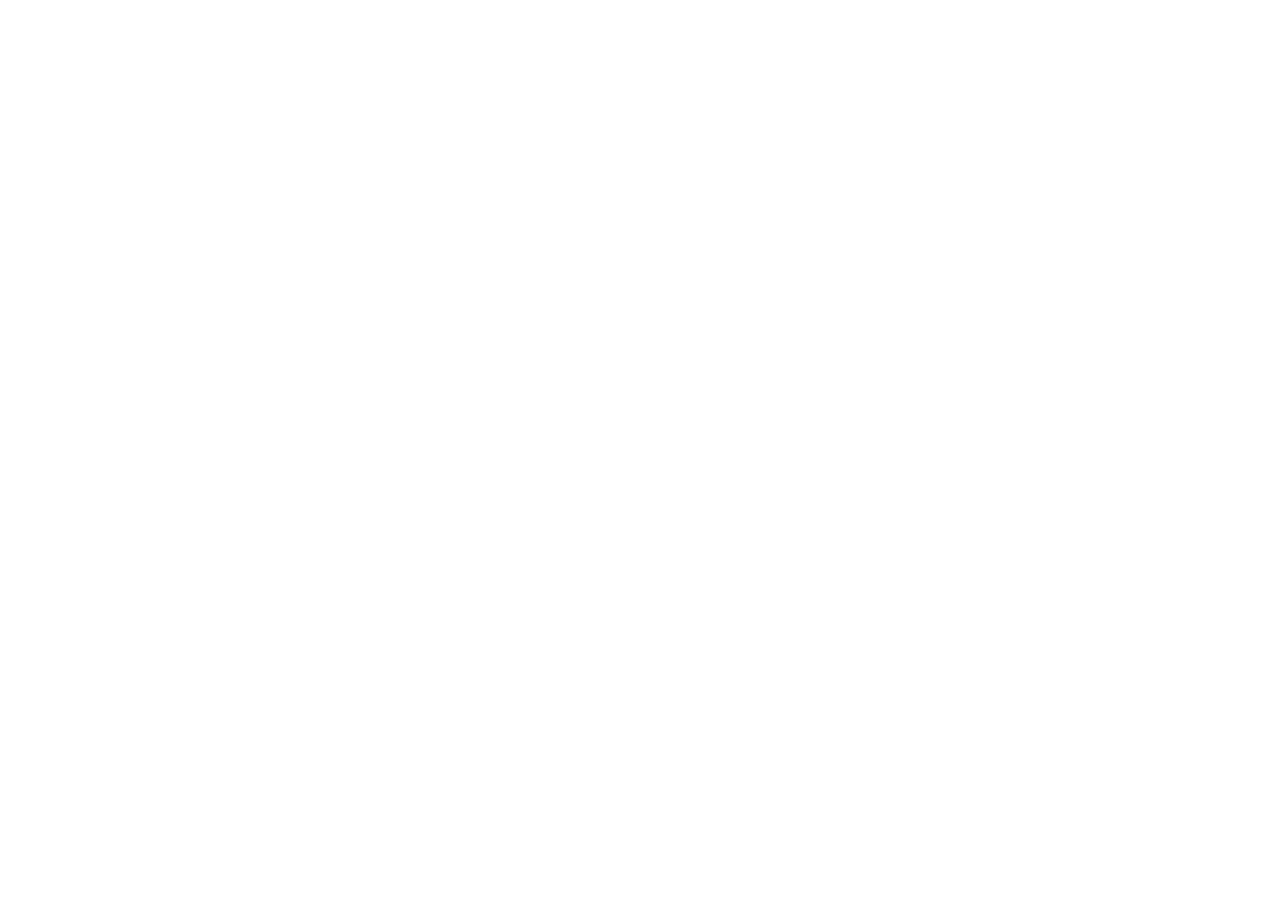
==== docs/index.html @ 5623c8ed "Turn on Syntra Cloud (Supabase) and publish the web control site Co-Authored-By: Claude Opus 5.5 <no" ====
<!doctype html>
<html lang="en">
<head>
<meta charset="utf-8">
<meta name="viewport" content="width=device-width,initial-scale=1,maximum-scale=1,viewport-fit=cover">
<meta name="theme-color" content="#ffffff">
<title>Syntra · Pixy Studios</title>
<link rel="icon" href="logo.png">
<link rel="stylesheet" href="style.css">
<script src="https://cdn.jsdelivr.net/npm/@supabase/supabase-js@2"></script>
</head>
<body>

<!-- 1. Sign in (white) -->
<section id="login" class="screen">
  <div class="box">
    <div class="logo">S</div>
    <h1 id="ltitle">Sign in to Syntra</h1>
    <p id="lsub">Use the same username and password as the Syntra app.</p>
    <form id="lf" autocomplete="on">
      <input id="name" placeholder="Name" autocomplete="name" class="hide">
      <input id="u" placeholder="Username" autocomplete="username" autocapitalize="none" spellcheck="false" required>
      <input id="p" placeholder="Password" type="password" autocomplete="current-password" required>
      <button type="submit" id="lb">Sign in</button>
    </form>
    <div class="err" id="le"></div>
    <button class="link" id="swap">New here? Create an account</button>
    <div class="foot">Pixy Studios</div>
  </div>
</section>

<!-- 2. Logo zoom -->
<div id="intro"><div class="logo">S</div></div>

<!-- 3. Home -->
<main id="home">
  <header class="top">
    <div class="logo sm">S</div>
    <div class="who"><h2 id="hi">Syntra</h2><small id="sub">…</small></div>
    <div class="sp"></div>
    <div class="live" id="live">● Offline</div>
  </header>

  <nav class="tabs">
    <button class="tab on" data-tab="control">Control</button>
    <button class="tab" data-tab="pcs">My PCs</button>
    <button class="tab hide" data-tab="admin" id="admintab">Admin</button>
  </nav>

  <section id="t_control">
    <div class="empty hide" id="nopc">
      <h3>No PC linked yet</h3>
      <p>Open Syntra on your PC and sign in with this account. It will appear here.</p>
    </div>
    <div id="controls">
      <div class="card hero">
        <div class="row"><span class="name">Saturation</span><span class="val" id="v_saturation">100%</span></div>
        <input type="range" id="saturation" min="0" max="300" step="1">
        <div class="chips">
          <button class="chip" data-sat="100">100%</button><button class="chip" data-sat="150">150%</button>
          <button class="chip" data-sat="200">200%</button><button class="chip" data-sat="250">250%</button>
          <button class="chip" data-sat="300">300%</button>
        </div>
      </div>
      <div class="card"><div class="switch"><h3>Colours on</h3><div class="tg" id="enabled"></div></div></div>
      <div class="card" id="fine"><h3>Fine tune</h3></div>
      <div class="card">
        <div class="switch"><h3>Hue changer</h3><div class="tg" id="hueOn"></div></div>
        <div class="slider"><div class="row"><span class="name">Hue shift</span><span class="val" id="v_hueDegrees">0°</span></div>
        <input type="range" id="hueDegrees" min="-180" max="180" step="1"></div>
      </div>
      <div class="card"><h3>Presets</h3><div class="chips" id="presets"></div></div>
      <button class="btn" id="reset">Reset to normal</button>
    </div>
  </section>

  <section id="t_pcs" class="hide"><div id="pclist"></div></section>

  <section id="t_admin" class="hide">
    <div class="stats">
      <div class="stat"><b id="s_users">0</b><span>Users</span></div>
      <div class="stat"><b id="s_online">0</b><span>Online now</span></div>
      <div class="stat"><b id="s_pcs">0</b><span>PCs</span></div>
    </div>
    <input id="search" class="search" placeholder="Search users…">
    <div id="userlist"></div>
  </section>

  <button class="btn ghost" id="out">Sign out</button>
  <div class="note">Pixy Studios · Syntra</div>
</main>

<script src="app.js"></script>
</body>
</html>
---- docs/style.css ----
*{box-sizing:border-box;margin:0;padding:0;-webkit-tap-highlight-color:transparent}
html,body{font-family:"Segoe UI",system-ui,-apple-system,Roboto,sans-serif}
body{background:#fff;color:#111;min-height:100vh;transition:background .5s,color .5s}
body.dark{background:#000;color:#f0f0f2}
button{font-family:inherit;cursor:pointer}
.hide{display:none!important}
.logo{width:76px;height:76px;border-radius:22px;background:#000;color:#fff;display:flex;align-items:center;justify-content:center;font-weight:900;font-size:42px;letter-spacing:-1px;flex:none}
.logo.sm{width:42px;height:42px;border-radius:12px;background:#fff;color:#000;font-size:23px}

/* sign in */
#login{min-height:100vh;display:none;align-items:center;justify-content:center;padding:24px}
#login .box{width:100%;max-width:360px;text-align:center}
#login .logo{margin:0 auto 22px}
#login h1{font-size:26px;font-weight:700}
#login p{color:#777;margin:6px 0 18px;font-size:15px}
#login input{width:100%;padding:15px 16px;border-radius:14px;border:1px solid #e2e2e2;background:#fafafa;font-size:16px;margin-top:10px;outline:none;transition:border .2s,background .2s}
#login input:focus{border-color:#111;background:#fff}
#lb{width:100%;padding:15px;border-radius:14px;border:0;background:#111;color:#fff;font-size:16px;font-weight:600;margin-top:16px}
#lb:active{transform:scale(.99)}
.link{background:none;border:0;color:#555;font-size:14px;margin-top:6px;text-decoration:underline}
.err{color:#e5484d;min-height:20px;margin-top:12px;font-size:14px}
.foot{color:#aaa;font-size:12px;margin-top:26px;letter-spacing:.5px}

/* logo zoom */
#intro{position:fixed;inset:0;background:#fff;display:none;align-items:center;justify-content:center;z-index:9;overflow:hidden}
#intro .logo{animation:zoom 1.6s cubic-bezier(.65,0,.25,1) forwards}
@keyframes zoom{0%{transform:scale(.4);opacity:0}30%{transform:scale(1);opacity:1}55%{transform:scale(1)}100%{transform:scale(45)}}
#intro.out{animation:fade .45s forwards}
@keyframes fade{to{opacity:0;visibility:hidden}}

/* home */
#home{display:none;max-width:600px;margin:0 auto;padding:22px 16px 48px;opacity:0;transition:opacity .5s}
#home.show{opacity:1}
.top{display:flex;align-items:center;gap:12px;margin-bottom:16px}
.top h2{font-size:20px;font-weight:600}
.top small{display:block;color:#8e8e93;font-size:13px}
.sp{flex:1}
.live{font-size:13px;font-weight:600;color:#8e8e93}
.live.on{color:#5ad27f}
.tabs{display:flex;gap:6px;background:#0d0d0e;border:1px solid #242426;border-radius:14px;padding:5px;margin-bottom:14px}
.tab{flex:1;padding:10px;border-radius:10px;border:0;background:none;color:#a0a0a6;font-size:14px;font-weight:600}
.tab.on{background:#fff;color:#000}
.card{background:#0d0d0e;border:1px solid #242426;border-radius:20px;padding:18px 18px 14px;margin-bottom:14px}
.card h3{font-size:15px;font-weight:600;margin-bottom:4px}
.row{display:flex;justify-content:space-between;align-items:baseline}
.name{color:#d0d0d5;font-size:15px}
.val{font-weight:600;font-size:16px}
.hero .val{font-size:48px;font-weight:700;letter-spacing:-1px}
.hero .name{color:#8e8e93}
.slider{margin:4px 0 14px}
input[type=range]{-webkit-appearance:none;appearance:none;width:100%;height:30px;background:transparent;margin-top:6px;touch-action:pan-y}
input[type=range]::-webkit-slider-runnable-track{height:6px;border-radius:3px;background:var(--fill,#2a2a2e)}
input[type=range]::-moz-range-track{height:6px;border-radius:3px;background:var(--fill,#2a2a2e)}
input[type=range]::-webkit-slider-thumb{-webkit-appearance:none;width:26px;height:26px;border-radius:50%;background:#fff;margin-top:-10px;box-shadow:0 2px 8px rgba(0,0,0,.5)}
input[type=range]::-moz-range-thumb{width:26px;height:26px;border:0;border-radius:50%;background:#fff}
.chips{display:flex;flex-wrap:wrap;gap:8px;margin-top:8px}
.chip{padding:10px 14px;border-radius:12px;background:#17171a;border:1px solid #2a2a2e;color:#e8e8ec;font-size:14px}
.chip:active{background:#fff;color:#000;border-color:#fff}
.switch{display:flex;align-items:center;justify-content:space-between;padding:6px 0}
.tg{width:52px;height:30px;border-radius:15px;background:#2a2a2e;position:relative;cursor:pointer;transition:background .2s;flex:none}
.tg::after{content:"";position:absolute;top:4px;left:4px;width:22px;height:22px;border-radius:50%;background:#ccc;transition:all .2s}
.tg.on{background:#fff}.tg.on::after{left:26px;background:#000}
.btn{width:100%;padding:14px;border-radius:14px;border:1px solid #2a2a2e;background:#17171a;color:#eee;font-size:15px;margin-top:4px}
.btn.ghost{background:none;margin-top:18px}
.note{color:#6e6e73;font-size:12px;text-align:center;margin-top:18px}
.empty{text-align:center;padding:40px 20px;border:1px dashed #2a2a2e;border-radius:20px;margin-bottom:14px}
.empty p{color:#8e8e93;margin-top:6px;font-size:14px}

/* lists */
.item{display:flex;align-items:center;gap:12px;background:#0d0d0e;border:1px solid #242426;border-radius:16px;padding:14px;margin-bottom:10px}
.item .av{width:40px;height:40px;border-radius:12px;background:#1d1d21;display:flex;align-items:center;justify-content:center;font-weight:700;flex:none}
.item .t{flex:1;min-width:0}
.item b{display:block;font-size:15px;white-space:nowrap;overflow:hidden;text-overflow:ellipsis}
.item small{color:#8e8e93;font-size:12.5px}
.dot{width:9px;height:9px;border-radius:50%;background:#3a3a3e;flex:none}
.dot.on{background:#5ad27f;box-shadow:0 0 8px #5ad27f}
.badge{font-size:11px;font-weight:700;background:#fff;color:#000;border-radius:6px;padding:2px 6px;margin-left:6px}
.item.sel{border-color:#fff}
.stats{display:grid;grid-template-columns:repeat(3,1fr);gap:10px;margin-bottom:12px}
.stat{background:#0d0d0e;border:1px solid #242426;border-radius:16px;padding:14px;text-align:center}
.stat b{display:block;font-size:28px}
.stat span{color:#8e8e93;font-size:12px}
.search{width:100%;padding:13px 15px;border-radius:14px;border:1px solid #242426;background:#0d0d0e;color:#eee;font-size:15px;margin-bottom:12px;outline:none}
.search:focus{border-color:#555}
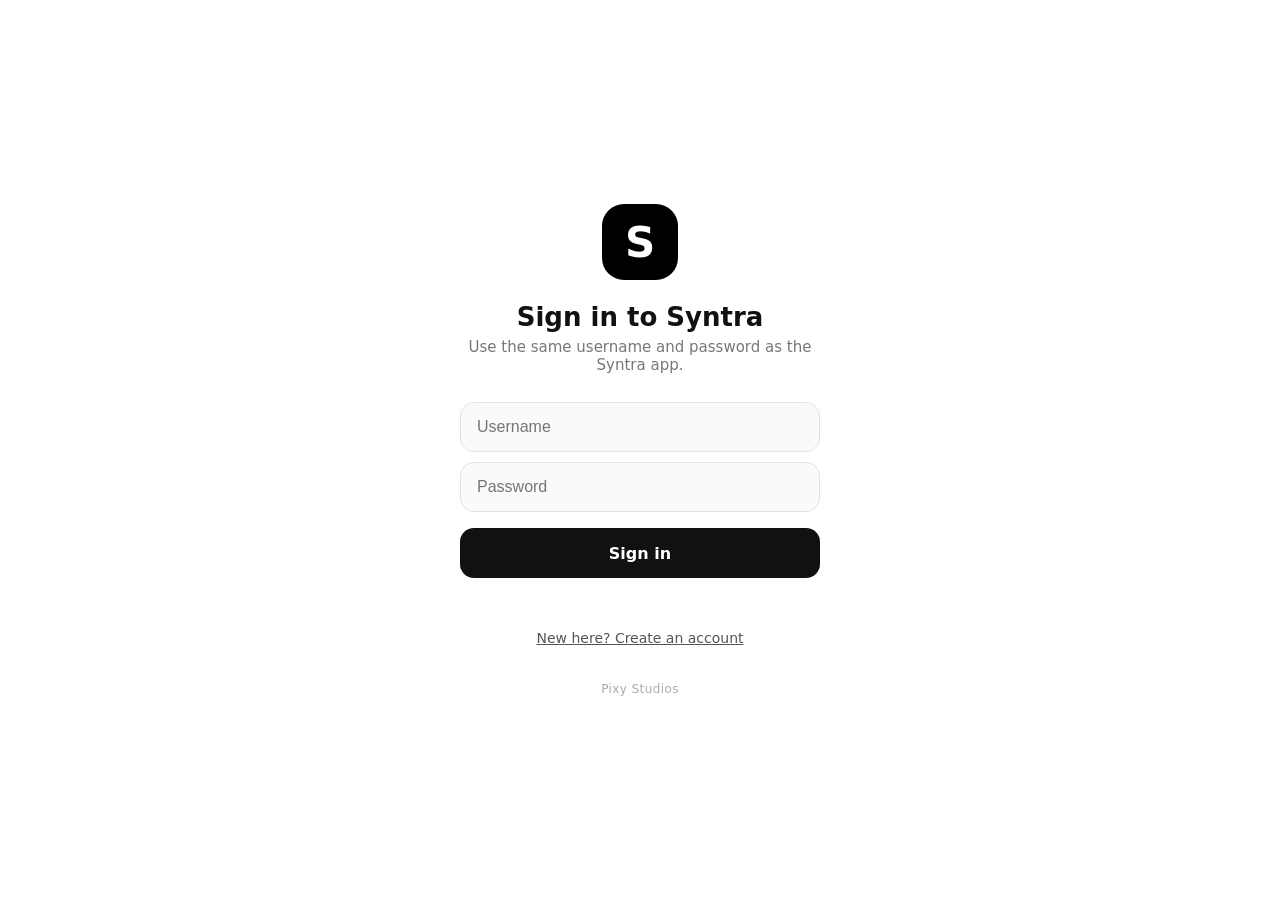
==== commit dbce7615: "Public Syntra Control website (direct to database): swipe cards, full logo zoom Co-Authored-By: Clau" ====
--- a/docs/index.html
+++ b/docs/index.html
@@ -1,46 +1,173 @@
-<!doctype html>
+<!DOCTYPE html>
 <html lang="en">
 <head>
 <meta charset="utf-8">
-<meta name="viewport" content="width=device-width,initial-scale=1,maximum-scale=1,viewport-fit=cover">
-<meta name="theme-color" content="#ffffff">
-<title>Syntra · Pixy Studios</title>
-<link rel="icon" href="logo.png">
-<link rel="stylesheet" href="style.css">
-<script src="https://cdn.jsdelivr.net/npm/@supabase/supabase-js@2"></script>
+<meta name="viewport" content="width=device-width,initial-scale=1,maximum-scale=1">
+<title>Syntra Control</title>
+<meta name="theme-color" content="#000000">
+<style>
+/* VOICE: a remote for your screen — calm, black, confident
+   IDEA: a white sign-in card that the Syntra "S" bursts out of into a dark control deck
+   PICTURE: the giant saturation number + slider is the hero
+   COLOUR and TYPE: white → pure black, one white accent, live green; Segoe/system sans
+   LAYOUT: single 560px column, stacked cards, tabs on top */
+:root{color-scheme:light dark}
+*{box-sizing:border-box;margin:0;padding:0;min-width:0;-webkit-tap-highlight-color:transparent}
+html,body{font-family:"Segoe UI",system-ui,-apple-system,Roboto,sans-serif}
+body{background:#fff;color:#111;min-height:100vh;transition:background .5s,color .5s;overflow-x:clip}
+body.dark{background:#000;color:#f0f0f2}
+button{font:inherit;cursor:pointer}
+.hide{display:none!important}
+.logo{width:76px;height:76px;border-radius:22px;background:#000;color:#fff;display:flex;align-items:center;justify-content:center;font-weight:900;font-size:42px;flex:none}
+.logo.sm{width:42px;height:42px;border-radius:12px;background:#fff;color:#000;font-size:23px}
+#login{min-height:100vh;display:flex;align-items:center;justify-content:center;padding:24px}
+#login .box{width:100%;max-width:360px;text-align:center}
+#login .logo{margin:0 auto 22px}
+#login h1{font-size:26px;font-weight:700}
+#login p{color:#777;margin:6px 0 18px;font-size:15px}
+#login input{width:100%;padding:15px 16px;border-radius:14px;border:1px solid #e2e2e2;background:#fafafa;color:#111;font-size:16px;margin-top:10px;outline:none}
+#login input:focus{border-color:#111;background:#fff}
+#lb{width:100%;padding:15px;border-radius:14px;border:0;background:#111;color:#fff;font-size:16px;font-weight:600;margin-top:16px;min-height:50px}
+#lb:disabled{opacity:.6}
+.link{background:none;border:0;color:#555;font-size:14px;margin-top:8px;text-decoration:underline;min-height:44px}
+.err{color:#e5484d;min-height:20px;margin-top:10px;font-size:14px}
+.foot{color:#aaa;font-size:12px;margin-top:22px;letter-spacing:.4px}
+#intro{position:fixed;inset:0;background:#fff;display:none;align-items:center;justify-content:center;z-index:9;overflow:hidden}
+#intro .logo{animation:zoom 1.8s cubic-bezier(.7,0,.2,1) forwards}
+#intro.black{background:#000}
+@keyframes zoom{0%{transform:scale(.4);opacity:0}25%{transform:scale(1);opacity:1}45%{transform:scale(1) rotate(0)}100%{transform:scale(90) rotate(-8deg)}}
+#intro.out{animation:fade .45s forwards}
+@keyframes fade{to{opacity:0;visibility:hidden}}
+@media (prefers-reduced-motion:reduce){#intro .logo{animation:none}}
+#home{display:none;max-width:1100px;margin:0 auto;padding:20px 16px 40px;opacity:0;transform:scale(1.08);transition:opacity .6s,transform .8s cubic-bezier(.2,.8,.2,1)}
+#home.show{opacity:1;transform:none}
+.top{display:flex;align-items:center;gap:12px;margin-bottom:14px}
+.top h2{font-size:19px;font-weight:600}
+.top small{display:block;color:#8e8e93;font-size:13px}
+.sp{flex:1}
+.live{font-size:13px;font-weight:600;color:#8e8e93;white-space:nowrap}
+.live.on{color:#5ad27f}
+.tabs{display:flex;gap:6px;background:#0d0d0e;border:1px solid #242426;border-radius:14px;padding:5px;margin-bottom:14px}
+.tab{flex:1;padding:10px;border-radius:10px;border:0;background:none;color:#a0a0a6;font-size:14px;font-weight:600;min-height:42px}
+.tab.on{background:#fff;color:#000}
+.card{background:#0d0d0e;border:1px solid #242426;border-radius:20px;padding:18px 18px 14px;margin-bottom:14px}
+.card h3{font-size:15px;font-weight:600;margin-bottom:4px}
+.row{display:flex;justify-content:space-between;align-items:baseline;gap:8px}
+.name{color:#d0d0d5;font-size:15px}
+.val{font-weight:600;font-size:16px;white-space:nowrap}
+.hero .val{font-size:clamp(40px,12vw,56px);font-weight:700;letter-spacing:-1px}
+.hero .name{color:#8e8e93}
+.slider{margin:4px 0 12px}
+input[type=range]{-webkit-appearance:none;appearance:none;width:100%;height:34px;background:transparent;margin-top:6px;touch-action:pan-y}
+input[type=range]::-webkit-slider-runnable-track{height:6px;border-radius:3px;background:var(--fill,#2a2a2e)}
+input[type=range]::-moz-range-track{height:6px;border-radius:3px;background:var(--fill,#2a2a2e)}
+input[type=range]::-webkit-slider-thumb{-webkit-appearance:none;width:28px;height:28px;border-radius:50%;background:#fff;margin-top:-11px;box-shadow:0 2px 8px rgba(0,0,0,.5)}
+input[type=range]::-moz-range-thumb{width:28px;height:28px;border:0;border-radius:50%;background:#fff}
+.chips{display:flex;flex-wrap:wrap;gap:8px;margin-top:8px}
+.chip{padding:10px 14px;border-radius:12px;background:#17171a;border:1px solid #2a2a2e;color:#e8e8ec;font-size:14px;min-height:42px}
+.chip:active{background:#fff;color:#000;border-color:#fff}
+.switch{display:flex;align-items:center;justify-content:space-between;padding:6px 0;min-height:44px}
+.tg{width:52px;height:30px;border-radius:15px;background:#2a2a2e;position:relative;border:0;transition:background .2s;flex:none}
+.tg::after{content:"";position:absolute;top:4px;left:4px;width:22px;height:22px;border-radius:50%;background:#ccc;transition:all .2s}
+.tg.on{background:#fff}.tg.on::after{left:26px;background:#000}
+.btn{width:100%;padding:14px;border-radius:14px;border:1px solid #2a2a2e;background:#17171a;color:#eee;font-size:15px;margin-top:4px;min-height:48px}
+.btn.ghost{background:none;margin-top:18px}
+.note{color:#6e6e73;font-size:12px;text-align:center;margin-top:16px}
+.empty{text-align:center;padding:36px 20px;border:1px dashed #2a2a2e;border-radius:20px;margin-bottom:14px}
+.empty p{color:#8e8e93;margin-top:6px;font-size:14px}
+.item{display:flex;align-items:center;gap:12px;background:#0d0d0e;border:1px solid #242426;border-radius:16px;padding:14px;margin-bottom:10px;width:100%;text-align:left;color:inherit}
+.item .av{width:40px;height:40px;border-radius:12px;background:#1d1d21;display:flex;align-items:center;justify-content:center;font-weight:700;flex:none}
+.item .t{flex:1}
+.item b{display:block;font-size:15px;white-space:nowrap;overflow:hidden;text-overflow:ellipsis}
+.item small{color:#8e8e93;font-size:13px}
+.item.sel{border-color:#fff}
+.dot{width:9px;height:9px;border-radius:50%;background:#3a3a3e;flex:none}
+.dot.on{background:#5ad27f;box-shadow:0 0 8px #5ad27f}
+.badge{font-size:11px;font-weight:700;background:#fff;color:#000;border-radius:6px;padding:2px 6px;margin-left:6px;vertical-align:2px}
+.stats{display:grid;grid-template-columns:repeat(3,minmax(0,1fr));gap:10px;margin-bottom:12px}
+.stat{background:#0d0d0e;border:1px solid #242426;border-radius:16px;padding:14px;text-align:center}
+.stat b{display:block;font-size:28px}
+.stat span{color:#8e8e93;font-size:13px}
+.search{width:100%;padding:13px 15px;border-radius:14px;border:1px solid #242426;background:#0d0d0e;color:#eee;font-size:16px;margin-bottom:12px;outline:none}
+.toast{position:fixed;left:50%;bottom:20px;transform:translateX(-50%);background:#1d1d21;color:#eee;border:1px solid #2a2a2e;padding:10px 16px;border-radius:12px;font-size:14px;opacity:0;transition:opacity .3s;pointer-events:none;max-width:90vw}
+.toast.on{opacity:1}
+/* side-to-side deck: swipe between cards on a phone, all side by side on a wide screen */
+.deck{display:grid;grid-auto-flow:column;grid-auto-columns:minmax(0,1fr);gap:14px;overflow-x:auto;scroll-snap-type:x mandatory;scrollbar-width:none;padding-bottom:4px}
+.deck::-webkit-scrollbar{display:none}
+.deck>.card{scroll-snap-align:center;margin:0;min-height:100%}
+.deck>.hero{grid-column:span 1}
+.dots{display:flex;justify-content:center;gap:7px;margin:12px 0 4px}
+.dots button{width:8px;height:8px;border-radius:4px;border:0;background:#3a3a3e;padding:0;transition:width .3s,background .3s}
+.dots button.on{width:22px;background:#fff}
+@media (max-width:899px){.deck{grid-auto-columns:88%}}
+@media (min-width:900px){.deck{grid-auto-flow:row;grid-template-columns:repeat(3,minmax(0,1fr));overflow:visible}.deck>.hero{grid-column:span 3}.dots{display:none}#home .top,#home .tabs{max-width:none}}
+#controls{margin-bottom:6px}
+
+/* ---------- motion ---------- */
+@keyframes rise{from{opacity:0;transform:translateY(18px) scale(.98)}to{opacity:1;transform:none}}
+@keyframes pop{0%{transform:scale(1)}40%{transform:scale(1.12)}100%{transform:scale(1)}}
+@keyframes pulse{0%{box-shadow:0 0 0 0 rgba(90,210,127,.6)}70%{box-shadow:0 0 0 10px rgba(90,210,127,0)}100%{box-shadow:0 0 0 0 rgba(90,210,127,0)}}
+@keyframes shake{0%,100%{transform:none}20%,60%{transform:translateX(-7px)}40%,80%{transform:translateX(7px)}}
+@keyframes glow{0%,100%{text-shadow:0 0 0 rgba(255,255,255,0)}50%{text-shadow:0 0 24px rgba(255,255,255,.35)}}
+@keyframes spin{to{transform:rotate(360deg)}}
+@keyframes floatIn{from{opacity:0;transform:translateY(30px)}to{opacity:1;transform:none}}
+#login .box>*{animation:floatIn .7s cubic-bezier(.2,.8,.2,1) both}
+#login .box>*:nth-child(2){animation-delay:.06s}#login .box>*:nth-child(3){animation-delay:.12s}#login .box>*:nth-child(4){animation-delay:.18s}#login .box>*:nth-child(5){animation-delay:.24s}#login .box>*:nth-child(6){animation-delay:.3s}#login .box>*:nth-child(7){animation-delay:.36s}
+#login .logo{transition:transform .4s cubic-bezier(.3,1.6,.5,1)}#login .logo:hover{transform:rotate(-8deg) scale(1.06)}
+#login input{transition:border .2s,background .2s,transform .2s,box-shadow .2s}
+#login input:focus{transform:translateY(-1px);box-shadow:0 6px 18px rgba(0,0,0,.08)}
+#lb{transition:transform .15s,background .2s;position:relative}#lb:active{transform:scale(.97)}
+#lb.loading{color:transparent}#lb.loading::after{content:"";position:absolute;left:50%;top:50%;width:20px;height:20px;margin:-10px;border:2px solid rgba(255,255,255,.35);border-top-color:#fff;border-radius:50%;animation:spin .7s linear infinite}
+.box.bad{animation:shake .45s}
+#home.show .anim{animation:rise .6s cubic-bezier(.2,.8,.2,1) both}
+.card,.item,.stat{transition:transform .25s cubic-bezier(.2,.8,.2,1),border-color .25s,background .25s}
+.card:hover,.item:hover{border-color:#3a3a3e}
+.item:active,.chip:active,.btn:active,.tab:active{transform:scale(.96)}
+.chip,.btn,.tab{transition:transform .15s,background .2s,color .2s,border-color .2s}
+.tabs{position:relative}
+.tab{position:relative;z-index:1;transition:color .25s}.tab.on{background:none;color:#000}
+.tabs .ink{position:absolute;top:5px;bottom:5px;left:5px;border-radius:10px;background:#fff;transition:transform .35s cubic-bezier(.3,1.3,.5,1),width .35s;z-index:0}
+.tg::after{transition:left .3s cubic-bezier(.3,1.6,.5,1),background .25s,width .2s}
+.tg:active::after{width:28px}.tg.on:active::after{left:20px}
+.val.bump{animation:pop .3s}
+.hero .val{display:inline-block;animation:glow 3s ease-in-out infinite}
+.live.on::before{content:"";display:inline-block;width:8px;height:8px;border-radius:50%;background:#5ad27f;margin-right:6px;animation:pulse 1.8s infinite;vertical-align:1px}
+.dot.on{animation:pulse 1.8s infinite}
+section.swap{animation:rise .45s cubic-bezier(.2,.8,.2,1) both}
+input[type=range]::-webkit-slider-thumb{transition:transform .15s}
+input[type=range]:active::-webkit-slider-thumb{transform:scale(1.25)}
+.toast{transform:translate(-50%,20px);transition:opacity .3s,transform .35s cubic-bezier(.3,1.4,.5,1)}.toast.on{transform:translate(-50%,0)}
+#home.show .top .logo{animation:pop .6s .2s both}
+@media (prefers-reduced-motion:reduce){*,*::before,*::after{animation-duration:.01ms!important;animation-iteration-count:1!important;transition-duration:.01ms!important}}
+</style>
 </head>
 <body>
-
-<!-- 1. Sign in (white) -->
-<section id="login" class="screen">
+<section id="login">
   <div class="box">
     <div class="logo">S</div>
     <h1 id="ltitle">Sign in to Syntra</h1>
     <p id="lsub">Use the same username and password as the Syntra app.</p>
     <form id="lf" autocomplete="on">
-      <input id="name" placeholder="Name" autocomplete="name" class="hide">
-      <input id="u" placeholder="Username" autocomplete="username" autocapitalize="none" spellcheck="false" required>
-      <input id="p" placeholder="Password" type="password" autocomplete="current-password" required>
+      <input id="name" class="hide" placeholder="Name" autocomplete="name">
+      <input id="u" placeholder="Username" autocomplete="username" autocapitalize="none" spellcheck="false">
+      <input id="p" placeholder="Password" type="password" autocomplete="current-password">
       <button type="submit" id="lb">Sign in</button>
     </form>
     <div class="err" id="le"></div>
-    <button class="link" id="swap">New here? Create an account</button>
+    <button class="link" id="swap" type="button">New here? Create an account</button>
     <div class="foot">Pixy Studios</div>
   </div>
 </section>
 
-<!-- 2. Logo zoom -->
 <div id="intro"><div class="logo">S</div></div>
 
-<!-- 3. Home -->
 <main id="home">
   <header class="top">
     <div class="logo sm">S</div>
-    <div class="who"><h2 id="hi">Syntra</h2><small id="sub">…</small></div>
+    <div><h2 id="hi">Syntra</h2><small id="sub">Loading…</small></div>
     <div class="sp"></div>
     <div class="live" id="live">● Offline</div>
   </header>
-
   <nav class="tabs">
     <button class="tab on" data-tab="control">Control</button>
     <button class="tab" data-tab="pcs">My PCs</button>
@@ -48,29 +175,28 @@
   </nav>
 
   <section id="t_control">
-    <div class="empty hide" id="nopc">
-      <h3>No PC linked yet</h3>
-      <p>Open Syntra on your PC and sign in with this account. It will appear here.</p>
-    </div>
+    <div class="empty hide" id="nopc"><h3>No PC linked yet</h3><p>Open Syntra on your PC, go to Settings → Account, log out and back in. Your PC will show up here.</p></div>
     <div id="controls">
+      <div class="deck" id="deck">
       <div class="card hero">
         <div class="row"><span class="name">Saturation</span><span class="val" id="v_saturation">100%</span></div>
-        <input type="range" id="saturation" min="0" max="300" step="1">
+        <input type="range" id="saturation" min="0" max="300" step="1" value="100">
         <div class="chips">
           <button class="chip" data-sat="100">100%</button><button class="chip" data-sat="150">150%</button>
           <button class="chip" data-sat="200">200%</button><button class="chip" data-sat="250">250%</button>
           <button class="chip" data-sat="300">300%</button>
         </div>
       </div>
-      <div class="card"><div class="switch"><h3>Colours on</h3><div class="tg" id="enabled"></div></div></div>
       <div class="card" id="fine"><h3>Fine tune</h3></div>
       <div class="card">
-        <div class="switch"><h3>Hue changer</h3><div class="tg" id="hueOn"></div></div>
+        <div class="switch"><h3>Colours on</h3><button class="tg" id="enabled" aria-label="Colours on"></button></div>
+        <div class="switch"><h3>Hue changer</h3><button class="tg" id="hueOn" aria-label="Hue changer"></button></div>
         <div class="slider"><div class="row"><span class="name">Hue shift</span><span class="val" id="v_hueDegrees">0°</span></div>
-        <input type="range" id="hueDegrees" min="-180" max="180" step="1"></div>
+        <input type="range" id="hueDegrees" min="-180" max="180" step="1" value="0"></div>
       </div>
-      <div class="card"><h3>Presets</h3><div class="chips" id="presets"></div></div>
-      <button class="btn" id="reset">Reset to normal</button>
+      <div class="card"><h3>Presets</h3><div class="chips" id="presets"></div><button class="btn" id="reset">Reset to normal</button></div>
+      </div>
+      <div class="dots" id="dots"></div>
     </div>
   </section>
 
@@ -82,14 +208,245 @@
       <div class="stat"><b id="s_online">0</b><span>Online now</span></div>
       <div class="stat"><b id="s_pcs">0</b><span>PCs</span></div>
     </div>
-    <input id="search" class="search" placeholder="Search users…">
+    <input id="search" class="search" placeholder="Search users">
     <div id="userlist"></div>
   </section>
 
   <button class="btn ghost" id="out">Sign out</button>
   <div class="note">Pixy Studios · Syntra</div>
 </main>
-
-<script src="app.js"></script>
+<div class="toast" id="toast"></div>
+
+<script>
+{
+const $ = id => document.getElementById(id);
+const esc = s => String(s ?? "").replace(/[&<>"']/g, c => ({ "&": "&amp;", "<": "&lt;", ">": "&gt;", '"': "&quot;", "'": "&#39;" }[c]));
+let token = "", state = null, device = null, dragging = 0, pending = {}, timer = null, presetsShown = "", busy = false;
+try { token = localStorage.getItem("syntra_token") || ""; } catch (e) {}
+
+function toast(t) { const el = $("toast"); el.textContent = t; el.classList.add("on"); clearTimeout(toast.h); toast.h = setTimeout(() => el.classList.remove("on"), 2600); }
+function ago(t) {
+  if (!t) return "never";
+  const s = (Date.now() - new Date(t)) / 1000;
+  if (s < 60) return "just now"; if (s < 3600) return Math.floor(s / 60) + " min ago";
+  if (s < 86400) return Math.floor(s / 3600) + " h ago"; return Math.floor(s / 86400) + " d ago";
+}
+
+// ---- talk to the Syntra database (public functions; the anon key is meant to be public) ----
+const API = "https://bdjzdrfgwrsrtwkukhco.supabase.co/rest/v1/rpc/";
+const KEY = "eyJhbGciOiJIUzI1NiIsInR5cCI6IkpXVCJ9.eyJpc3MiOiJzdXBhYmFzZSIsInJlZiI6ImJkanpkcmZnd3JzcnR3a3VraGNvIiwicm9sZSI6ImFub24iLCJpYXQiOjE3OTU1NTczMDcsImV4cCI6MjExMTEzMzMwN30.AvVCOc5GMRW2NNvCzLZOehZ5TFWfeFupsNOFlnhGb_c";
+async function call(fn, args) {
+  let r;
+  try {
+    r = await fetch(API + fn, { method: "POST", headers: { "Content-Type": "application/json", apikey: KEY, Authorization: "Bearer " + KEY }, body: JSON.stringify(args) });
+  } catch (e) { throw new Error("No internet connection."); }
+  const j = await r.json().catch(() => null);
+  if (!r.ok) throw new Error((j && j.message) || "Something went wrong (" + r.status + ")");
+  return j;
+}
+// ---- sign in ----
+let signUp = false;
+$("swap").onclick = () => {
+  signUp = !signUp;
+  $("name").classList.toggle("hide", !signUp);
+  $("ltitle").textContent = signUp ? "Create your account" : "Sign in to Syntra";
+  $("lsub").textContent = signUp ? "A name, a username and a password." : "Use the same username and password as the Syntra app.";
+  $("lb").textContent = signUp ? "Create account" : "Sign in";
+  $("swap").textContent = signUp ? "Have an account? Sign in" : "New here? Create an account";
+  $("le").textContent = "";
+};
+$("lf").addEventListener("submit", async e => {
+  e.preventDefault();
+  const u = $("u").value.trim(), p = $("p").value, n = $("name").value.trim();
+  if (u.length < 3 || /\s/.test(u)) { $("le").textContent = "Username needs 3+ characters and no spaces."; return; }
+  if (p.length < 6) { $("le").textContent = "Password needs at least 6 characters."; return; }
+  if (signUp && !n) { $("le").textContent = "Enter your name."; return; }
+  $("le").textContent = ""; $("lb").disabled = true; const label = $("lb").textContent; $("lb").classList.add("loading");
+  try {
+    const s = signUp ? await call("syntra_signup", { p_username: u, p_name: n, p_password: p }) : await call("syntra_login", { p_username: u, p_password: p });
+    token = s.token; try { localStorage.setItem("syntra_token", token); } catch (e2) {}
+    intro();
+  } catch (err) {
+    $("le").textContent = err.message;
+    const box = document.querySelector("#login .box"); box.classList.remove("bad"); void box.offsetWidth; box.classList.add("bad");
+  }
+  $("lb").disabled = false; $("lb").classList.remove("loading"); $("lb").textContent = label;
+});
+
+function intro() {
+  $("login").style.display = "none";
+  const el = $("intro"); el.style.display = "flex";
+  setTimeout(() => el.classList.add("black"), 1700);  // the S now fills the whole screen
+  setTimeout(() => {
+    document.body.classList.add("dark");
+    $("home").style.display = "block";
+    document.querySelectorAll("#home .top, #home .tabs, #deck > .card, #dots, #home > .btn, #home .note").forEach((el, i) => { el.classList.add("anim"); el.style.animationDelay = (0.08 * i + 0.05) + "s"; });
+    requestAnimationFrame(() => { $("home").classList.add("show"); moveInk(); });
+    el.classList.add("out"); setTimeout(() => el.style.display = "none", 600);
+  }, 1850);
+  refresh();
+}
+
+// ---- controls ----
+const FINE = [["vibrance","Vibrance",0,100,1,"%"],["brightness","Brightness",50,150,1,"%"],["contrast","Contrast",50,150,1,"%"],["gamma","Gamma",0.5,2,0.01,""],["temperature","Temperature",-100,100,1,""]];
+const UNITS = { saturation: "%", hueDegrees: "°" };
+$("fine").insertAdjacentHTML("beforeend", FINE.map(([k, n, min, max, step, u]) => (UNITS[k] = u,
+  `<div class="slider"><div class="row"><span class="name">${n}</span><span class="val" id="v_${k}"></span></div><input type="range" id="${k}" min="${min}" max="${max}" step="${step}"></div>`)).join(""));
+const SLIDERS = ["saturation", "hueDegrees", ...FINE.map(f => f[0])];
+
+const shown = {};
+function paint(el, animate) {
+  const pct = (+el.value - +el.min) / (+el.max - +el.min) * 100;
+  el.style.setProperty("--fill", `linear-gradient(90deg,#fff ${pct}%,#2a2a2e ${pct}%)`);
+  const out = $("v_" + el.id), dec = el.step === "0.01", to = +el.value, u = UNITS[el.id] || "";
+  const fmt = v => (dec ? v.toFixed(2) : Math.round(v)) + u;
+  const from = shown[el.id] ?? to; shown[el.id] = to;
+  if (!animate || from === to || matchMedia("(prefers-reduced-motion: reduce)").matches) { out.textContent = fmt(to); return; }
+  const t0 = performance.now(), dur = 450;   // count up/down to the new number
+  cancelAnimationFrame(out._raf);
+  const step = t => { const k = Math.min(1, (t - t0) / dur), e = 1 - Math.pow(1 - k, 3); out.textContent = fmt(from + (to - from) * e); if (k < 1) out._raf = requestAnimationFrame(step); };
+  out._raf = requestAnimationFrame(step);
+  out.classList.remove("bump"); void out.offsetWidth; out.classList.add("bump");
+}
+SLIDERS.forEach(k => paint($(k)));
+
+function renderSettings(s) {
+  if (!s) return;
+  if (!dragging && !timer) SLIDERS.forEach(k => { if (s[k] !== undefined && +$(k).value !== +s[k]) { $(k).value = s[k]; paint($(k), true); } });
+  $("enabled").classList.toggle("on", s.enabled !== false);
+  $("hueOn").classList.toggle("on", !!s.hueOn);
+  const names = (s.presets || []).join("|");
+  if (names !== presetsShown) {
+    presetsShown = names;
+    $("presets").innerHTML = (s.presets || []).map((n, i) => `<button class="chip" data-p="${i}">${esc(n)}</button>`).join("");
+    $("presets").querySelectorAll("[data-p]").forEach(b => b.onclick = () => { queue("preset", s.presets[+b.dataset.p]); toast("Applying " + s.presets[+b.dataset.p]); });
+  }
+}
+
+function queue(k, v) { if (!device) return; pending[k] = v; if (!timer) timer = setTimeout(send, 120); }
+async function send() {
+  const changes = pending; pending = {};
+  try {
+    const r = await call("syntra_web_set", { p_token: token, p_device: device.id, p_changes: changes });
+    if (r && r.settings) device.settings = r.settings;
+  } catch (e) { toast(e.message); if (/Signed out/i.test(e.message)) signOut(); }
+  timer = Object.keys(pending).length ? setTimeout(send, 120) : null;
+}
+SLIDERS.forEach(k => {
+  const el = $(k);
+  el.addEventListener("input", () => { paint(el); queue(k, +el.value); });
+  el.addEventListener("pointerdown", () => dragging++);
+  el.addEventListener("pointerup", () => setTimeout(() => dragging = Math.max(0, dragging - 1), 800));
+});
+document.querySelectorAll("[data-sat]").forEach(c => c.onclick = () => { $("saturation").value = c.dataset.sat; paint($("saturation"), true); queue("saturation", +c.dataset.sat); });
+["enabled", "hueOn"].forEach(k => $(k).onclick = () => { const on = !$(k).classList.contains("on"); $(k).classList.toggle("on", on); queue(k, on); });
+$("reset").onclick = () => { queue("preset", "Balanced"); toast("Back to normal"); };
+
+// swipe dots
+const deck = $("deck"), cards = [...deck.children];
+$("dots").innerHTML = cards.map((c, i) => `<button aria-label="Card ${i + 1}" data-i="${i}"></button>`).join("");
+const dotEls = [...$("dots").children];
+dotEls.forEach(d => d.onclick = () => cards[+d.dataset.i].scrollIntoView({ behavior: "smooth", inline: "center", block: "nearest" }));
+function markDot() {
+  const mid = deck.scrollLeft + deck.clientWidth / 2;
+  let best = 0, bd = 1e9;
+  cards.forEach((c, i) => { const d = Math.abs(c.offsetLeft + c.offsetWidth / 2 - mid); if (d < bd) { bd = d; best = i; } });
+  dotEls.forEach((d, i) => d.classList.toggle("on", i === best));
+}
+deck.addEventListener("scroll", () => requestAnimationFrame(markDot), { passive: true });
+markDot();
+addEventListener("keydown", e => {
+  if (e.target.tagName === "INPUT" || $("home").style.display !== "block") return;
+  if (e.key === "ArrowRight") deck.scrollBy({ left: deck.clientWidth * .85, behavior: "smooth" });
+  if (e.key === "ArrowLeft") deck.scrollBy({ left: -deck.clientWidth * .85, behavior: "smooth" });
+});
+
+// ---- refresh my PCs ----
+async function refresh() {
+  if (!token || busy) return;
+  busy = true;
+  try {
+    state = await call("syntra_web_state", { p_token: token });
+    $("hi").textContent = "Hi, " + (state.name || state.username);
+    if ($("admintab").classList.contains("hide") === !!state.is_admin) { $("admintab").classList.toggle("hide", !state.is_admin); moveInk(); }
+    const ds = state.devices || [];
+    device = (device && ds.find(d => d.id === device.id)) || ds[0] || null;
+    $("nopc").classList.toggle("hide", !!device);
+    $("controls").classList.toggle("hide", !device);
+    if (device) renderSettings(device.settings);
+    $("live").textContent = device ? (device.online ? "● Live" : "● Offline") : "● No PC";
+    $("live").classList.toggle("on", !!(device && device.online));
+    $("sub").textContent = device ? `${device.name || "PC"} · ${device.online ? "online" : "seen " + ago(device.last_seen)}` : "No PC linked yet";
+    renderPcs();
+  } catch (e) {
+    if (/Signed out/i.test(e.message)) signOut(); else $("sub").textContent = e.message;
+  }
+  busy = false;
+}
+function renderPcs() {
+  const ds = (state && state.devices) || [];
+  $("pclist").innerHTML = ds.length ? ds.map((d, i) => `<button class="item${device && d.id === device.id ? " sel" : ""}" data-d="${i}">
+      <div class="av">PC</div><div class="t"><b>${esc(d.name || "PC")}</b><small>v${esc(d.version || "?")} · ${d.online ? "online" : "seen " + esc(ago(d.last_seen))}</small></div>
+      <div class="dot ${d.online ? "on" : ""}"></div></button>`).join("")
+    : `<div class="empty"><h3>No PCs yet</h3><p>Sign in to the Syntra app on a PC with this account.</p></div>`;
+  $("pclist").querySelectorAll("[data-d]").forEach(b => b.onclick = () => { device = ds[+b.dataset.d]; refresh(); document.querySelector('[data-tab=control]').click(); });
+}
+
+// ---- admin ----
+let users = [];
+async function loadAdmin() {
+  try { users = await call("syntra_admin_users", { p_token: token }) || []; } catch (e) { $("userlist").innerHTML = `<div class="empty"><p>${esc(e.message)}</p></div>`; return; }
+  $("s_users").textContent = users.length;
+  $("s_pcs").textContent = users.reduce((n, u) => n + (u.devices || []).length, 0);
+  $("s_online").textContent = users.filter(u => (u.devices || []).some(d => d.online)).length;
+  drawUsers();
+}
+function drawUsers() {
+  const q = $("search").value.trim().toLowerCase();
+  $("userlist").innerHTML = users.filter(u => !q || (u.username + " " + (u.name || "")).toLowerCase().includes(q)).map(u => {
+    const ds = u.devices || [], on = ds.some(d => d.online);
+    const last = ds.map(d => d.last_seen).filter(Boolean).sort().pop();
+    const ver = ds.map(d => d.version).filter(Boolean).sort().pop();
+    return `<div class="item"><div class="av">${esc((u.name || u.username || "?")[0].toUpperCase())}</div>
+      <div class="t"><b>${esc(u.name || "—")} <small>@${esc(u.username)}</small>${u.is_admin ? '<span class="badge">ADMIN</span>' : ""}</b>
+      <small>Joined ${esc(new Date(u.created_at).toLocaleDateString())} · ${ds.length} PC${ds.length === 1 ? "" : "s"}${ver ? " · v" + esc(ver) : ""} · ${on ? "online" : "seen " + esc(ago(last))}</small></div>
+      <div class="dot ${on ? "on" : ""}"></div></div>`;
+  }).join("") || `<div class="empty"><p>No users found.</p></div>`;
+}
+$("search").oninput = drawUsers;
+
+// sliding white pill behind the active tab
+const ink = document.createElement("div"); ink.className = "ink"; document.querySelector(".tabs").prepend(ink);
+function moveInk() {
+  const on = document.querySelector(".tab.on"); if (!on) return;
+  ink.style.width = on.offsetWidth + "px";
+  ink.style.transform = `translateX(${on.offsetLeft - 5}px)`;
+}
+addEventListener("resize", moveInk);
+document.querySelectorAll(".tab").forEach(t => t.onclick = () => {
+  document.querySelectorAll(".tab").forEach(x => x.classList.toggle("on", x === t));
+  moveInk();
+  ["control", "pcs", "admin"].forEach(n => { const s = $("t_" + n), show = n === t.dataset.tab; s.classList.toggle("hide", !show); if (show) { s.classList.remove("swap"); void s.offsetWidth; s.classList.add("swap"); } });
+  if (t.dataset.tab === "admin") loadAdmin();
+});
+
+async function signOut() {
+  if (token) { try { await call("syntra_logout", { p_token: token }); } catch (e) {} }
+  token = ""; try { localStorage.removeItem("syntra_token"); } catch (e) {}
+  location.reload();
+}
+$("out").onclick = signOut;
+
+// ---- start ----
+$("login").style.display = "flex";
+(async () => {
+  if (token) {
+    try { await call("syntra_web_state", { p_token: token }); intro(); } catch (e) { token = ""; try { localStorage.removeItem("syntra_token"); } catch (e2) {} }
+  }
+})();
+setInterval(() => { if (token && !dragging && !timer && $("home").style.display === "block") refresh(); }, 2500);
+setInterval(() => { if (token && !$("t_admin").classList.contains("hide")) loadAdmin(); }, 15000);
+}
+</script>
 </body>
 </html>
